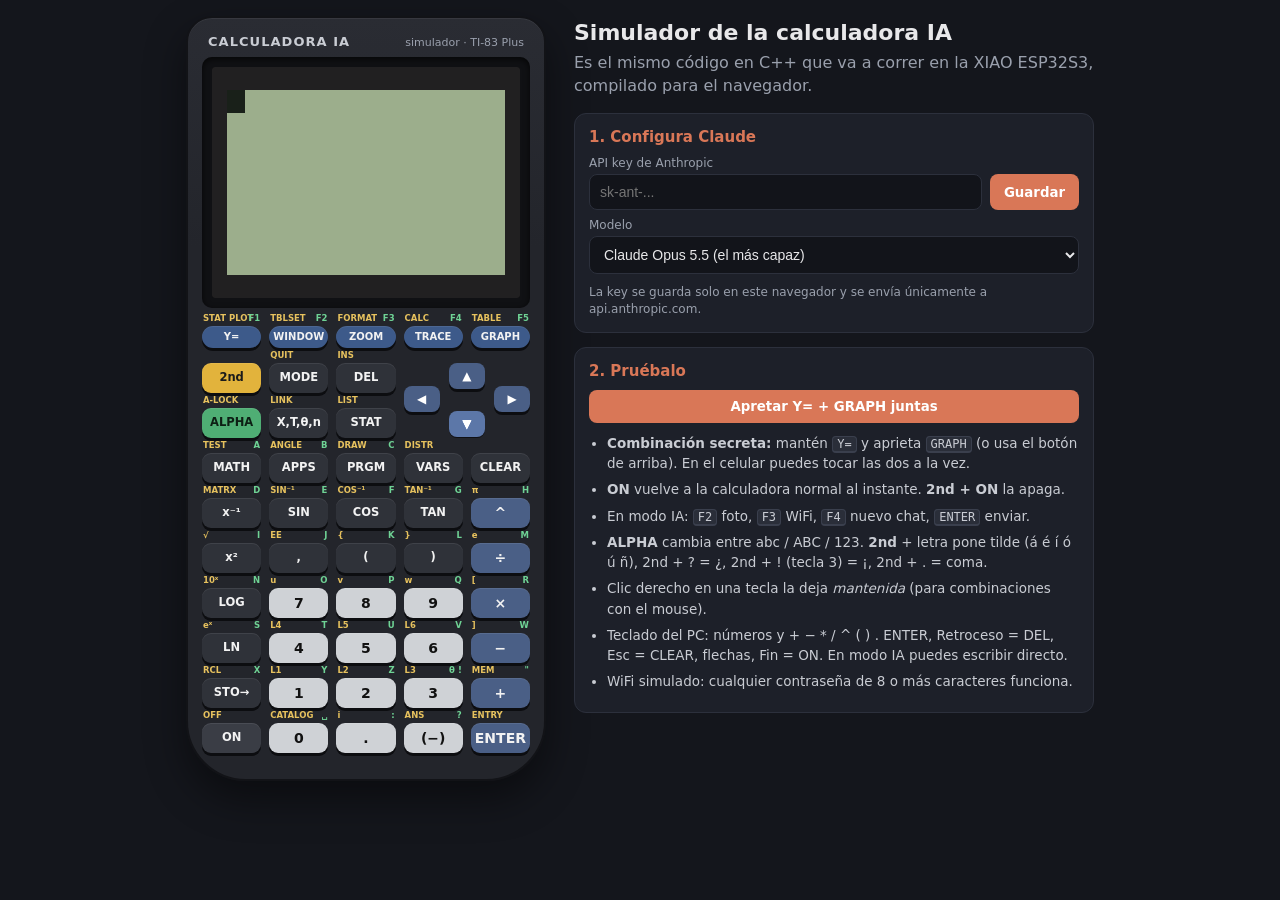
==== calculadora-ia/simulador/index.html @ b59cefff "Agrega simulador de la calculadora IA (núcleo C++ compartido + web) Núcleo en C++ (core/) compilado " ====
<!doctype html>
<html lang="es">
<head>
<meta charset="utf-8">
<meta name="viewport" content="width=device-width, initial-scale=1, maximum-scale=1">
<title>Calculadora IA – Simulador</title>
<link rel="stylesheet" href="style.css">
</head>
<body>
<main class="layout">
  <section class="calc" aria-label="Calculadora">
    <div class="brand"><span>CALCULADORA IA</span><small>simulador · TI-83 Plus</small></div>
    <div class="bezel"><canvas id="screen" width="320" height="240" aria-label="Pantalla"></canvas></div>
    <div id="keypad" class="keypad"></div>
  </section>

  <aside class="panel">
    <h1>Simulador de la calculadora IA</h1>
    <p class="lead">Es el mismo código en C++ que va a correr en la XIAO ESP32S3, compilado para el navegador.</p>

    <div class="card">
      <h2>1. Configura Claude</h2>
      <label for="apikey">API key de Anthropic</label>
      <div class="row">
        <input id="apikey" type="password" placeholder="sk-ant-..." autocomplete="off" spellcheck="false">
        <button id="savekey" type="button">Guardar</button>
      </div>
      <label for="model">Modelo</label>
      <select id="model">
        <option value="claude-opus-5-5">Claude Opus 5.5 (el más capaz)</option>
        <option value="claude-sonnet-5-5">Claude Sonnet 5.5</option>
        <option value="claude-haiku-5-5">Claude Haiku 5.5 (el más barato)</option>
      </select>
      <p class="note" id="keystatus">La key se guarda solo en este navegador y se envía únicamente a api.anthropic.com.</p>
    </div>

    <div class="card">
      <h2>2. Pruébalo</h2>
      <button id="combo" class="combo" type="button">Apretar Y= + GRAPH juntas</button>
      <ul class="help">
        <li><b>Combinación secreta:</b> mantén <kbd>Y=</kbd> y aprieta <kbd>GRAPH</kbd> (o usa el botón de arriba). En el celular puedes tocar las dos a la vez.</li>
        <li><b>ON</b> vuelve a la calculadora normal al instante. <b>2nd + ON</b> la apaga.</li>
        <li>En modo IA: <kbd>F2</kbd> foto, <kbd>F3</kbd> WiFi, <kbd>F4</kbd> nuevo chat, <kbd>ENTER</kbd> enviar.</li>
        <li><b>ALPHA</b> cambia entre abc / ABC / 123. <b>2nd</b> + letra pone tilde (á é í ó ú ñ), 2nd + ? = ¿, 2nd + ! (tecla 3) = ¡, 2nd + . = coma.</li>
        <li>Clic derecho en una tecla la deja <i>mantenida</i> (para combinaciones con el mouse).</li>
        <li>Teclado del PC: números y + − * / ^ ( ) . ENTER, Retroceso = DEL, Esc = CLEAR, flechas, Fin = ON. En modo IA puedes escribir directo.</li>
        <li>WiFi simulado: cualquier contraseña de 8 o más caracteres funciona.</li>
      </ul>
    </div>
  </aside>
</main>
<video id="video" playsinline muted hidden></video>
<script src="sim.js"></script>
</body>
</html>
---- calculadora-ia/simulador/style.css ----
:root {
  --bg: #14161c;
  --text: #e8e8ea;
  --muted: #9aa0ad;
  --card: #1d2029;
  --line: #2c303c;
  --accent: #d97757;
  --body: #23252b;
  --body-edge: #121317;
  --key: #2f3239;
  --key-text: #f2f2f2;
  --key-num: #cfd2d6;
  --key-num-text: #111;
  --key-fn: #3d5a8a;
  --key-2nd: #e2b33c;
  --key-alpha: #4fae74;
  --lbl-2nd: #e7c25e;
  --lbl-alpha: #6fd395;
}
* { box-sizing: border-box; }
html, body { margin: 0; background: var(--bg); color: var(--text); font-family: system-ui, -apple-system, "Segoe UI", sans-serif; }
body { padding: 16px; }
.layout { display: flex; gap: 28px; justify-content: center; align-items: flex-start; flex-wrap: wrap; max-width: 1100px; margin: 0 auto; }

/* ---------- calculadora ---------- */
.calc {
  width: 360px; max-width: 100%;
  background: linear-gradient(180deg, #2a2c33, var(--body) 30%);
  border: 2px solid var(--body-edge); border-radius: 26px 26px 60px 60px;
  padding: 14px 14px 26px; box-shadow: 0 18px 40px rgba(0,0,0,.45), inset 0 1px 0 rgba(255,255,255,.06);
  user-select: none; -webkit-user-select: none; touch-action: manipulation;
}
.brand { display: flex; justify-content: space-between; align-items: baseline; color: #c9ccd3; padding: 2px 6px 8px; }
.brand span { font-weight: 700; letter-spacing: .08em; font-size: 13px; }
.brand small { color: var(--muted); font-size: 11px; }
.bezel { background: #101114; border-radius: 10px; padding: 10px; box-shadow: inset 0 2px 6px rgba(0,0,0,.7); }
#screen { display: block; width: 100%; aspect-ratio: 4 / 3; image-rendering: pixelated; border-radius: 3px; background: #000; }

.keypad { display: grid; grid-template-columns: repeat(5, 1fr); gap: 15px 8px; margin-top: 18px; }
.key { position: relative; display: flex; align-items: center; justify-content: center; }
.key button {
  width: 100%; height: 30px; border: none; border-radius: 9px;
  background: var(--key); color: var(--key-text); font: 600 11.5px/1 system-ui, sans-serif;
  box-shadow: 0 3px 0 #0c0d10, inset 0 1px 0 rgba(255,255,255,.08); cursor: pointer; padding: 0;
}
.key button:active, .key button.down { transform: translateY(2px); box-shadow: 0 1px 0 #0c0d10; filter: brightness(1.25); }
.key button.held { outline: 2px solid var(--accent); outline-offset: 1px; }
.key .l2, .key .la { position: absolute; top: -13px; font-size: 8.5px; font-weight: 700; white-space: nowrap; pointer-events: none; }
.key .l2 { left: 1px; color: var(--lbl-2nd); }
.key .la { right: 1px; color: var(--lbl-alpha); }
.key.num button { background: var(--key-num); color: var(--key-num-text); font-size: 14px; }
.key.fn button { background: var(--key-fn); height: 22px; border-radius: 11px; font-size: 10px; }
.key.k2nd button { background: var(--key-2nd); color: #1b1b1b; }
.key.kalpha button { background: var(--key-alpha); color: #0d1f14; }
.key.op button { background: #4a5f86; font-size: 14px; }
.key.on button { background: #3a3d45; }

.dpad { grid-column: 4 / span 2; grid-row: span 2; position: relative; height: 72px; }
.dpad button {
  position: absolute; width: 36px; height: 26px; border: none; border-radius: 8px; background: #4a5f86; color: #fff;
  font-size: 12px; box-shadow: 0 3px 0 #0c0d10; cursor: pointer;
}
.dpad button:active, .dpad button.down { transform: translateY(2px); box-shadow: 0 1px 0 #0c0d10; filter: brightness(1.25); }
.dpad .up { left: 50%; top: 0; transform: translateX(-50%); }
.dpad .down { left: 50%; bottom: 0; transform: translateX(-50%); }
.dpad .left { left: 0; top: 50%; transform: translateY(-50%); }
.dpad .right { right: 0; top: 50%; transform: translateY(-50%); }
.dpad .up:active, .dpad .down:active, .dpad .up.down, .dpad .down.down { transform: translate(-50%, 2px); }
.dpad .left:active, .dpad .right:active, .dpad .left.down, .dpad .right.down { transform: translate(0, calc(-50% + 2px)); }

/* ---------- panel ---------- */
.panel { flex: 1 1 340px; max-width: 520px; }
h1 { font-size: 22px; margin: 4px 0 6px; }
h2 { font-size: 15px; margin: 0 0 10px; color: var(--accent); }
.lead { color: var(--muted); margin: 0 0 16px; line-height: 1.45; }
.card { background: var(--card); border: 1px solid var(--line); border-radius: 12px; padding: 14px; margin-bottom: 14px; }
label { display: block; font-size: 12px; color: var(--muted); margin: 8px 0 4px; }
.row { display: flex; gap: 8px; }
input, select { width: 100%; background: #12141a; color: var(--text); border: 1px solid var(--line); border-radius: 8px; padding: 9px 10px; font-size: 14px; }
button { font-family: inherit; }
.panel button { background: var(--accent); color: #fff; border: none; border-radius: 8px; padding: 9px 14px; font-weight: 600; cursor: pointer; }
.combo { width: 100%; margin-bottom: 10px; }
.note { color: var(--muted); font-size: 12px; margin: 10px 0 0; line-height: 1.4; }
.note.ok { color: #6fd395; }
.help { margin: 0; padding-left: 18px; color: #c9ccd3; font-size: 13.5px; line-height: 1.5; }
.help li { margin-bottom: 6px; }
kbd { background: #2a2e39; border: 1px solid #3a3f4d; border-bottom-width: 2px; border-radius: 4px; padding: 0 4px; font-size: 12px; }

@media (max-width: 420px) {
  body { padding: 8px; }
  .calc { width: 100%; padding: 10px 10px 22px; }
  .keypad { gap: 14px 6px; }
}
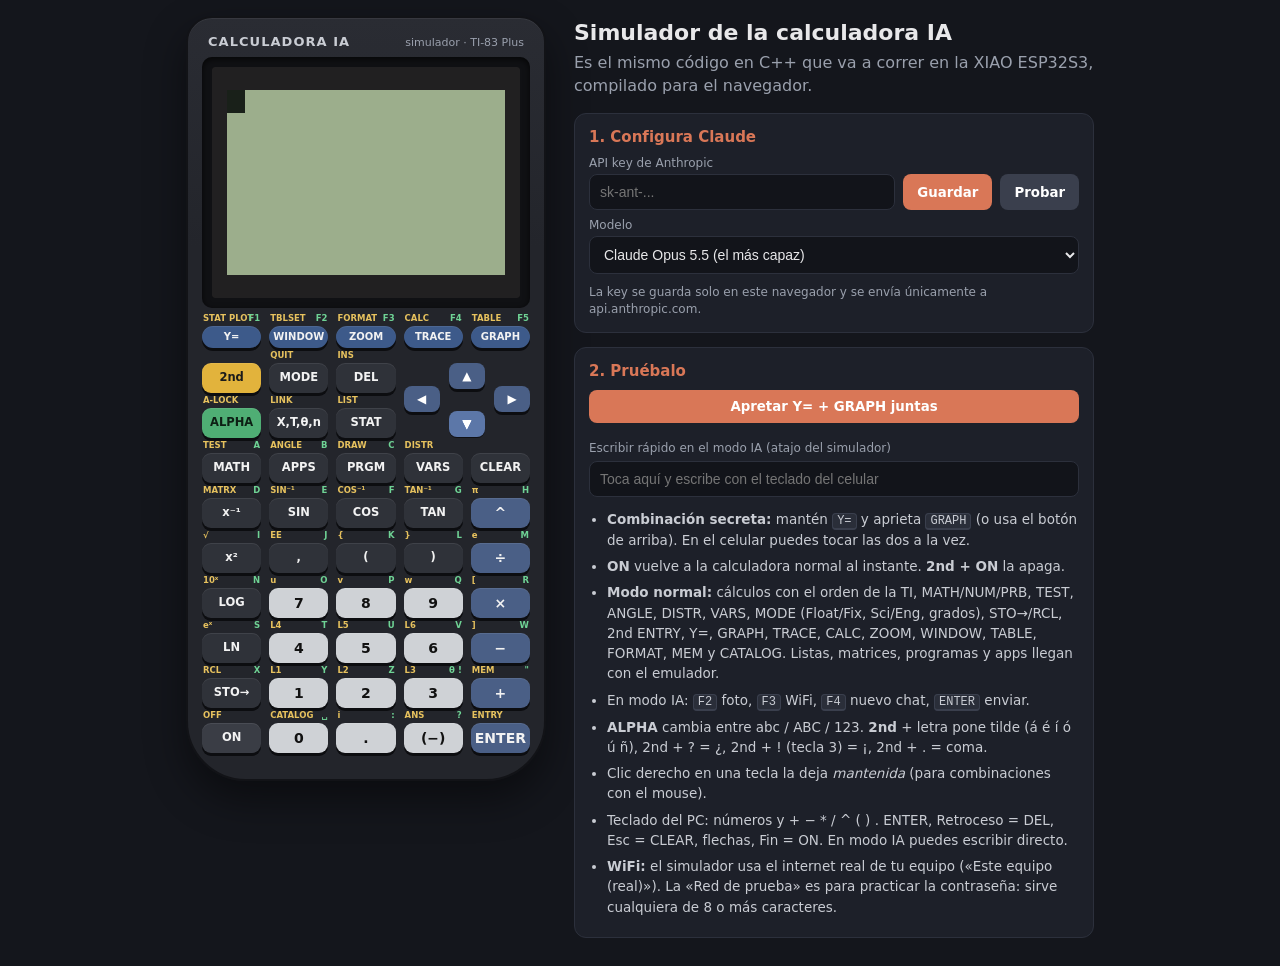
==== commit 089dbb7e: "Modo normal estilo TI-83 Plus completo y modo IA funcional Modo normal (core/ti/): evaluador con el " ====
--- a/calculadora-ia/simulador/index.html
+++ b/calculadora-ia/simulador/index.html
@@ -24,6 +24,7 @@
       <div class="row">
         <input id="apikey" type="password" placeholder="sk-ant-..." autocomplete="off" spellcheck="false">
         <button id="savekey" type="button">Guardar</button>
+        <button id="testkey" type="button" class="secondary">Probar</button>
       </div>
       <label for="model">Modelo</label>
       <select id="model">
@@ -37,19 +38,22 @@
     <div class="card">
       <h2>2. Pruébalo</h2>
       <button id="combo" class="combo" type="button">Apretar Y= + GRAPH juntas</button>
+      <label for="quick">Escribir rápido en el modo IA (atajo del simulador)</label>
+      <input id="quick" type="text" placeholder="Toca aquí y escribe con el teclado del celular" autocomplete="off" autocapitalize="sentences">
       <ul class="help">
         <li><b>Combinación secreta:</b> mantén <kbd>Y=</kbd> y aprieta <kbd>GRAPH</kbd> (o usa el botón de arriba). En el celular puedes tocar las dos a la vez.</li>
         <li><b>ON</b> vuelve a la calculadora normal al instante. <b>2nd + ON</b> la apaga.</li>
+        <li><b>Modo normal:</b> cálculos con el orden de la TI, MATH/NUM/PRB, TEST, ANGLE, DISTR, VARS, MODE (Float/Fix, Sci/Eng, grados), STO→/RCL, 2nd ENTRY, Y=, GRAPH, TRACE, CALC, ZOOM, WINDOW, TABLE, FORMAT, MEM y CATALOG. Listas, matrices, programas y apps llegan con el emulador.</li>
         <li>En modo IA: <kbd>F2</kbd> foto, <kbd>F3</kbd> WiFi, <kbd>F4</kbd> nuevo chat, <kbd>ENTER</kbd> enviar.</li>
         <li><b>ALPHA</b> cambia entre abc / ABC / 123. <b>2nd</b> + letra pone tilde (á é í ó ú ñ), 2nd + ? = ¿, 2nd + ! (tecla 3) = ¡, 2nd + . = coma.</li>
         <li>Clic derecho en una tecla la deja <i>mantenida</i> (para combinaciones con el mouse).</li>
         <li>Teclado del PC: números y + − * / ^ ( ) . ENTER, Retroceso = DEL, Esc = CLEAR, flechas, Fin = ON. En modo IA puedes escribir directo.</li>
-        <li>WiFi simulado: cualquier contraseña de 8 o más caracteres funciona.</li>
+        <li><b>WiFi:</b> el simulador usa el internet real de tu equipo («Este equipo (real)»). La «Red de prueba» es para practicar la contraseña: sirve cualquiera de 8 o más caracteres.</li>
       </ul>
     </div>
   </aside>
 </main>
-<video id="video" playsinline muted hidden></video>
+<video id="video" playsinline muted autoplay class="offscreen"></video>
 <script src="sim.js"></script>
 </body>
 </html>
--- a/calculadora-ia/simulador/style.css
+++ b/calculadora-ia/simulador/style.css
@@ -91,3 +91,9 @@
   .calc { width: 100%; padding: 10px 10px 22px; }
   .keypad { gap: 14px 6px; }
 }
+
+.panel button.secondary { background: #3a3f4d; }
+.panel button:disabled { opacity: .6; }
+.panel input#quick { margin-top: 2px; }
+.offscreen { position: fixed; left: 0; top: 0; width: 2px; height: 2px; opacity: 0; pointer-events: none; }
+.help { margin-top: 12px; }
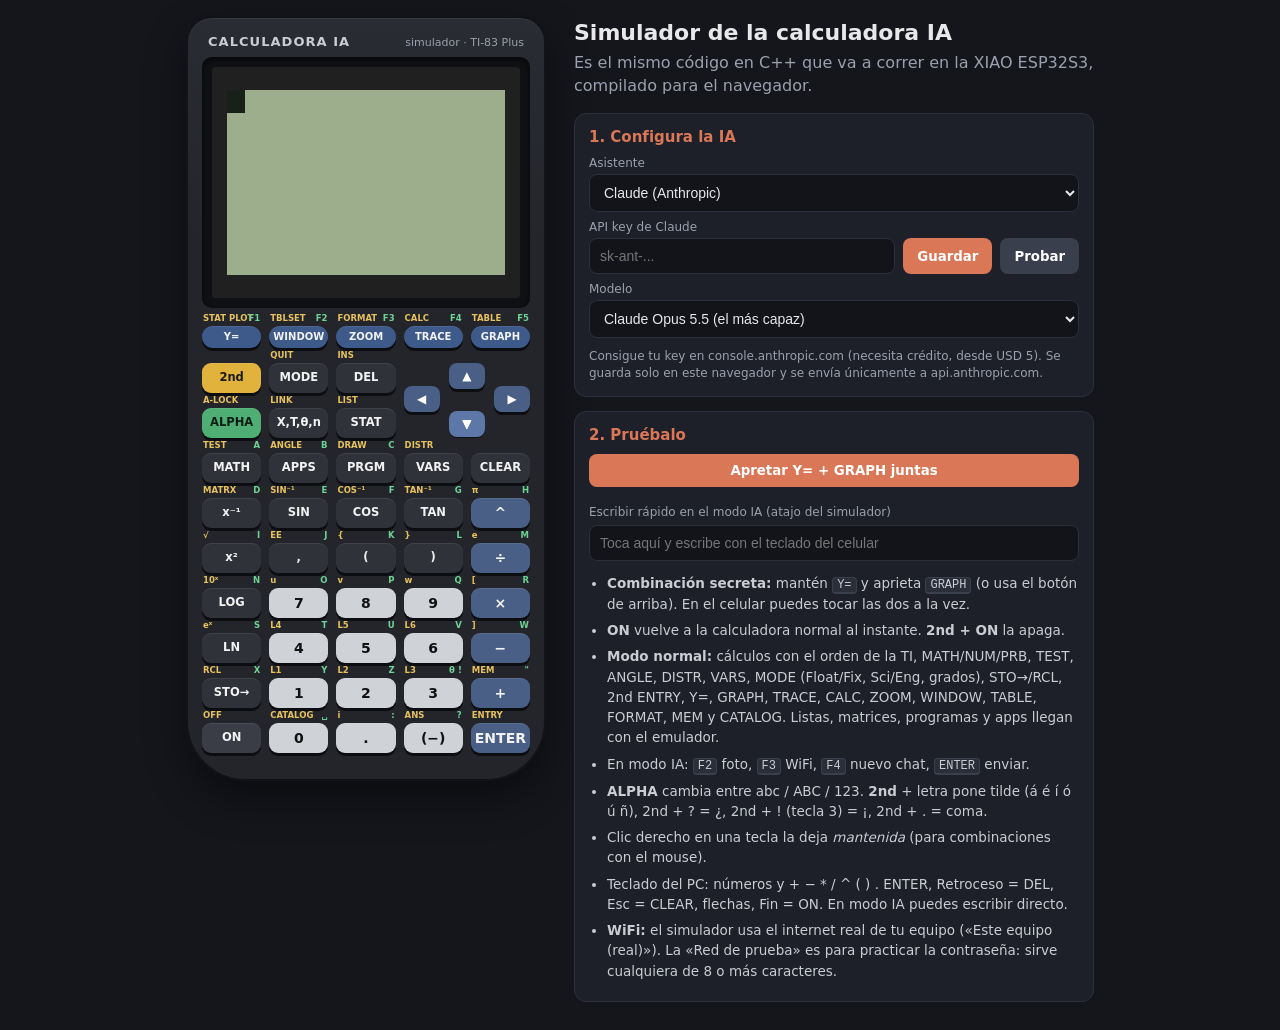
==== commit d150c9c8: "Agrega Gemini como asistente del modo IA En el panel del simulador se elige Claude o Gemini, cada un" ====
--- a/calculadora-ia/simulador/index.html
+++ b/calculadora-ia/simulador/index.html
@@ -19,20 +19,21 @@
     <p class="lead">Es el mismo código en C++ que va a correr en la XIAO ESP32S3, compilado para el navegador.</p>
 
     <div class="card">
-      <h2>1. Configura Claude</h2>
-      <label for="apikey">API key de Anthropic</label>
+      <h2>1. Configura la IA</h2>
+      <label for="provider">Asistente</label>
+      <select id="provider">
+        <option value="claude">Claude (Anthropic)</option>
+        <option value="gemini">Gemini (Google)</option>
+      </select>
+      <label for="apikey" id="keylabel">API key</label>
       <div class="row">
         <input id="apikey" type="password" placeholder="sk-ant-..." autocomplete="off" spellcheck="false">
         <button id="savekey" type="button">Guardar</button>
         <button id="testkey" type="button" class="secondary">Probar</button>
       </div>
       <label for="model">Modelo</label>
-      <select id="model">
-        <option value="claude-opus-5-5">Claude Opus 5.5 (el más capaz)</option>
-        <option value="claude-sonnet-5-5">Claude Sonnet 5.5</option>
-        <option value="claude-haiku-5-5">Claude Haiku 5.5 (el más barato)</option>
-      </select>
-      <p class="note" id="keystatus">La key se guarda solo en este navegador y se envía únicamente a api.anthropic.com.</p>
+      <select id="model"></select>
+      <p class="note" id="keystatus"></p>
     </div>
 
     <div class="card">
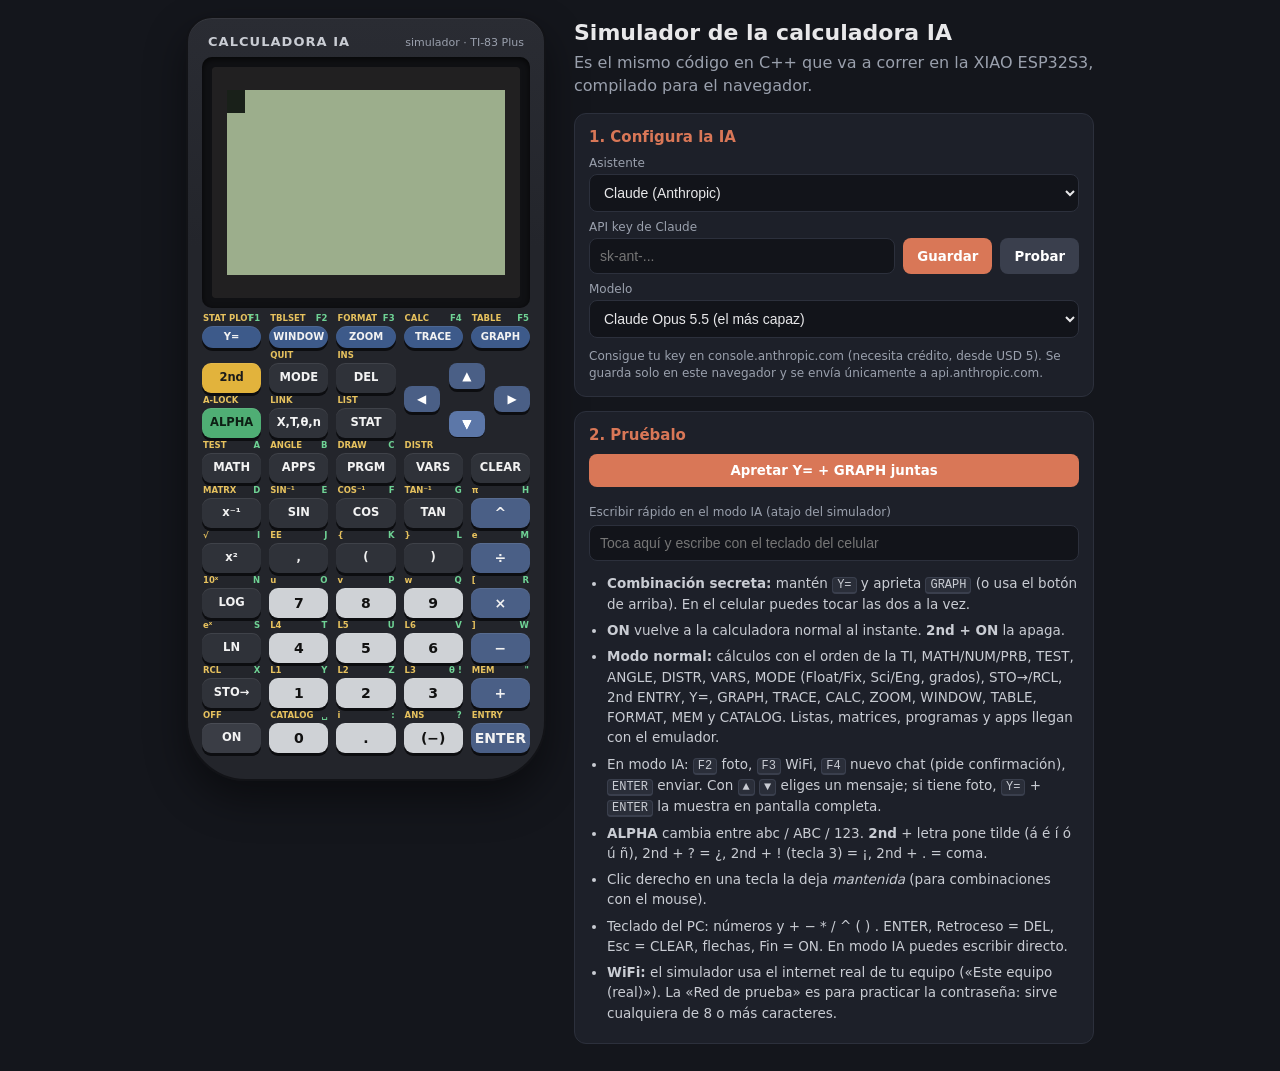
==== commit 0a1a6cdf: "Chat: elegir mensajes, ver fotos en grande y confirmar "Nuevo" Con las flechas se elige un mensaje d" ====
--- a/calculadora-ia/simulador/index.html
+++ b/calculadora-ia/simulador/index.html
@@ -24,12 +24,21 @@
       <select id="provider">
         <option value="claude">Claude (Anthropic)</option>
         <option value="gemini">Gemini (Google)</option>
+        <option value="nvidia">NVIDIA (build.nvidia.com)</option>
       </select>
       <label for="apikey" id="keylabel">API key</label>
       <div class="row">
         <input id="apikey" type="password" placeholder="sk-ant-..." autocomplete="off" spellcheck="false">
         <button id="savekey" type="button">Guardar</button>
         <button id="testkey" type="button" class="secondary">Probar</button>
+      </div>
+      <div id="relaybox" hidden>
+        <label for="relay">Relevo para el navegador (tu Worker de Cloudflare)</label>
+        <input id="relay" type="url" placeholder="https://nvidia-relevo.tu-usuario.workers.dev" autocomplete="off" spellcheck="false">
+        <p class="note" id="relaynote">NVIDIA no permite llamadas desde páginas web, así que el simulador necesita un relevo propio (gratis).
+          <a href="https://github.com/Valenz-29/Config-Storage-Win32/tree/main/calculadora-ia/tools/nvidia-relay">Cómo crearlo</a>,
+          o usa el <a href="https://github.com/Valenz-29/Config-Storage-Win32/tree/main/calculadora-ia#simulador-local-en-windows-nvidia-sin-cloudflare">simulador local en tu PC</a>, que ya lo incluye.
+          En la calculadora real no hace falta.</p>
       </div>
       <label for="model">Modelo</label>
       <select id="model"></select>
@@ -45,7 +54,7 @@
         <li><b>Combinación secreta:</b> mantén <kbd>Y=</kbd> y aprieta <kbd>GRAPH</kbd> (o usa el botón de arriba). En el celular puedes tocar las dos a la vez.</li>
         <li><b>ON</b> vuelve a la calculadora normal al instante. <b>2nd + ON</b> la apaga.</li>
         <li><b>Modo normal:</b> cálculos con el orden de la TI, MATH/NUM/PRB, TEST, ANGLE, DISTR, VARS, MODE (Float/Fix, Sci/Eng, grados), STO→/RCL, 2nd ENTRY, Y=, GRAPH, TRACE, CALC, ZOOM, WINDOW, TABLE, FORMAT, MEM y CATALOG. Listas, matrices, programas y apps llegan con el emulador.</li>
-        <li>En modo IA: <kbd>F2</kbd> foto, <kbd>F3</kbd> WiFi, <kbd>F4</kbd> nuevo chat, <kbd>ENTER</kbd> enviar.</li>
+        <li>En modo IA: <kbd>F2</kbd> foto, <kbd>F3</kbd> WiFi, <kbd>F4</kbd> nuevo chat (pide confirmación), <kbd>ENTER</kbd> enviar. Con <kbd>▲</kbd> <kbd>▼</kbd> eliges un mensaje; si tiene foto, <kbd>Y=</kbd> + <kbd>ENTER</kbd> la muestra en pantalla completa.</li>
         <li><b>ALPHA</b> cambia entre abc / ABC / 123. <b>2nd</b> + letra pone tilde (á é í ó ú ñ), 2nd + ? = ¿, 2nd + ! (tecla 3) = ¡, 2nd + . = coma.</li>
         <li>Clic derecho en una tecla la deja <i>mantenida</i> (para combinaciones con el mouse).</li>
         <li>Teclado del PC: números y + − * / ^ ( ) . ENTER, Retroceso = DEL, Esc = CLEAR, flechas, Fin = ON. En modo IA puedes escribir directo.</li>
--- a/calculadora-ia/simulador/style.css
+++ b/calculadora-ia/simulador/style.css
@@ -97,3 +97,4 @@
 .panel input#quick { margin-top: 2px; }
 .offscreen { position: fixed; left: 0; top: 0; width: 2px; height: 2px; opacity: 0; pointer-events: none; }
 .help { margin-top: 12px; }
+.note a { color: #8fb8ff; }
